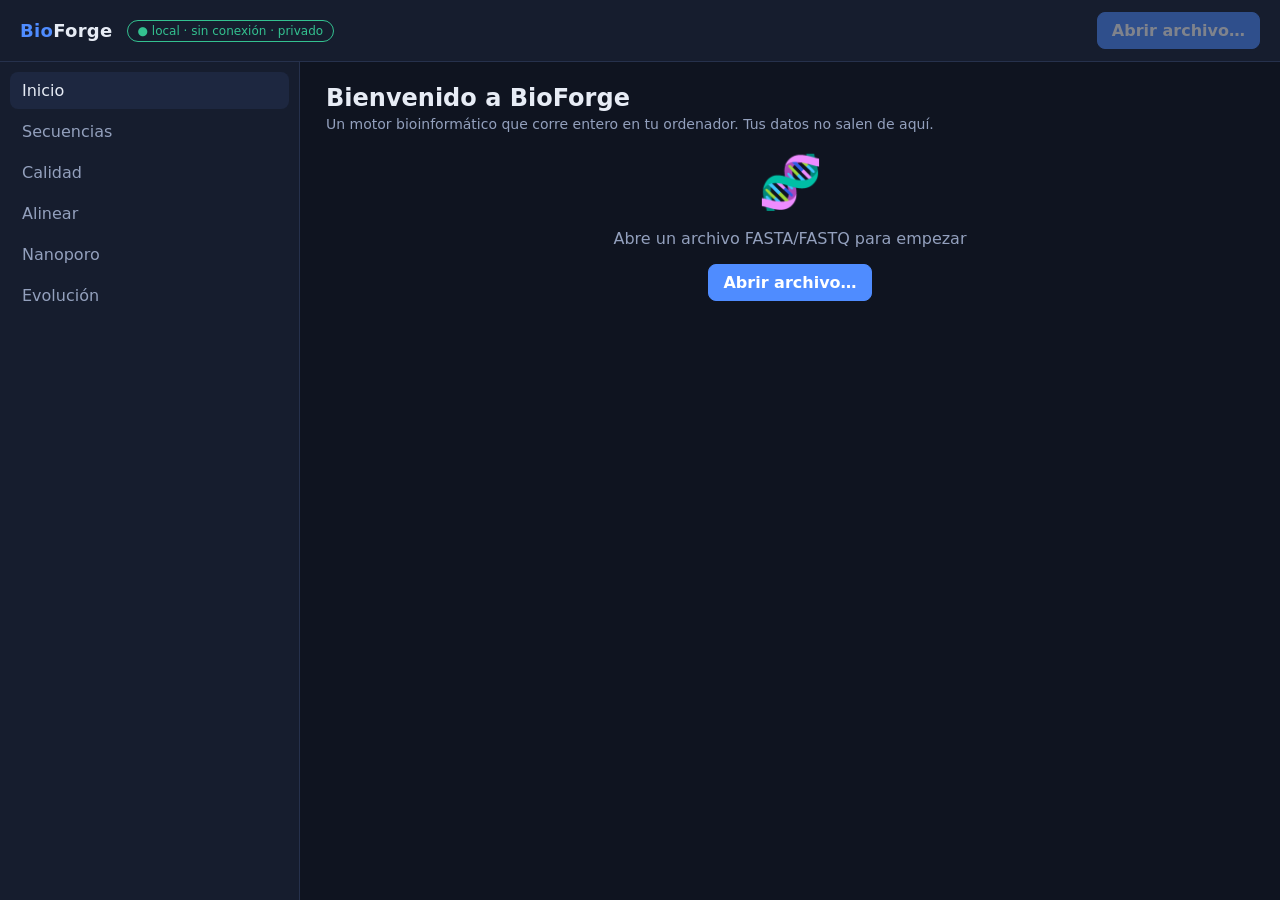
==== app/index.html @ a9dc0fdb "feat(app): integrar Nanoporo con el resto — el basecall pasa a ser un genoma Antes Nanoporo era una " ====
<!DOCTYPE html>
<html lang="es">
<head>
<meta charset="utf-8">
<meta name="viewport" content="width=device-width, initial-scale=1">
<title>BioForge</title>
<style>
  :root{
    --bg:#0f1420; --panel:#161d2e; --panel2:#1d2740; --line:#26314c;
    --text:#e7ecf5; --dim:#93a0bd; --accent:#4f8cff; --accent2:#37d39b;
    --warn:#ffb454; --bad:#ff6b6b; --radius:12px;
  }
  *{box-sizing:border-box}
  body{margin:0;font-family:"Segoe UI",system-ui,sans-serif;background:var(--bg);
       color:var(--text);height:100vh;display:flex;flex-direction:column;overflow:hidden}
  header{display:flex;align-items:center;gap:14px;padding:12px 20px;
         background:var(--panel);border-bottom:1px solid var(--line)}
  .logo{font-weight:700;font-size:18px;letter-spacing:.3px}
  .logo b{color:var(--accent)}
  .badge{font-size:12px;color:var(--accent2);border:1px solid var(--accent2);
         border-radius:20px;padding:3px 10px;opacity:.9}
  .grow{flex:1}
  button{font:inherit;color:var(--text);background:var(--panel2);border:1px solid var(--line);
         padding:8px 14px;border-radius:8px;cursor:pointer;transition:.15s}
  button:hover{border-color:var(--accent);background:#223055}
  button.primary{background:var(--accent);border-color:var(--accent);color:#fff;font-weight:600}
  button.primary:hover{background:#3f7cf0}
  button:disabled{opacity:.45;cursor:not-allowed}
  main{flex:1;display:flex;min-height:0}
  .side{width:300px;border-right:1px solid var(--line);background:var(--panel);
        display:flex;flex-direction:column;min-height:0}
  .side .nav{padding:10px}
  .nav a{display:block;padding:9px 12px;border-radius:8px;color:var(--dim);
         text-decoration:none;cursor:pointer;margin-bottom:4px}
  .nav a.active{background:var(--panel2);color:var(--text)}
  .nav a:hover{color:var(--text)}
  .content{flex:1;overflow:auto;padding:22px 26px;min-width:0}
  h2{margin:0 0 4px}
  .sub{color:var(--dim);margin:0 0 20px;font-size:14px}
  .cards{display:flex;gap:12px;flex-wrap:wrap;margin-bottom:20px}
  .card{background:var(--panel);border:1px solid var(--line);border-radius:var(--radius);
        padding:14px 18px;min-width:120px}
  .card .k{font-size:12px;color:var(--dim)}
  .card .v{font-size:22px;font-weight:700;margin-top:2px}
  .empty{display:flex;flex-direction:column;align-items:center;justify-content:center;
         height:100%;gap:16px;color:var(--dim);text-align:center}
  .empty .big{font-size:52px}
  table{width:100%;border-collapse:collapse;font-size:14px}
  th,td{text-align:left;padding:9px 10px;border-bottom:1px solid var(--line)}
  th{color:var(--dim);font-weight:600;position:sticky;top:0;background:var(--bg)}
  tr.pick{cursor:pointer}
  tr.pick:hover td{background:var(--panel)}
  table.seqtable{table-layout:fixed}
  .seqtable th:nth-child(1),.seqtable td:nth-child(1){width:46px}
  .seqtable th:nth-child(3),.seqtable td:nth-child(3){width:96px}
  .seqtable th:nth-child(4),.seqtable td:nth-child(4){width:74px}
  .seqtable td:nth-child(2),.seqtable td.prev{overflow:hidden;text-overflow:ellipsis;white-space:nowrap}
  .tag{font-size:11px;padding:2px 8px;border-radius:20px;border:1px solid var(--line)}
  .tag.dna{color:#8ecbff;border-color:#2b4a70}
  .tag.prot{color:#c8a8ff;border-color:#4a3a70}
  .mono{font-family:"Cascadia Code",Consolas,monospace;font-size:13px}
  .seqbox{background:#0b0f1a;border:1px solid var(--line);border-radius:8px;padding:12px;
          overflow:auto;max-height:180px;white-space:pre-wrap;word-break:break-all;
          line-height:1.6}
  .aln{background:#0b0f1a;border:1px solid var(--line);border-radius:8px;padding:12px;
       overflow:auto;line-height:1.5}
  .aln .mm{color:var(--bad);font-weight:700}
  .aln .gap{color:var(--warn)}
  .row{display:flex;gap:10px;align-items:center;flex-wrap:wrap;margin:12px 0}
  .hint{color:var(--dim);font-size:13px}
  .chart{background:var(--panel);border:1px solid var(--line);border-radius:var(--radius);padding:12px 14px}
  h3{margin:0 0 2px;font-size:15px}
  .err{color:var(--bad);background:#2a1520;border:1px solid #52212e;padding:10px 14px;
       border-radius:8px;margin:10px 0}
  .soon{color:var(--dim);border:1px dashed var(--line);border-radius:var(--radius);
        padding:30px;text-align:center}
  .selbar{background:var(--panel2);border:1px solid var(--line);border-radius:8px;
          padding:10px 14px;display:flex;align-items:center;gap:12px;margin-bottom:14px}
  .tabs{display:flex;gap:6px;align-items:center;padding:7px 16px;background:var(--panel);
        border-bottom:1px solid var(--line);overflow-x:auto}
  .tabs:empty{display:none}
  .tab{display:flex;align-items:center;gap:8px;padding:6px 10px;border-radius:8px;
       border:1px solid var(--line);background:var(--panel2);cursor:pointer;
       white-space:nowrap;font-size:13px;max-width:260px}
  .tab.active{border-color:var(--accent);background:#223055}
  .tab .fn{overflow:hidden;text-overflow:ellipsis}
  .tab .n{color:var(--dim);font-size:12px}
  .tab .x{color:var(--dim);padding:0 2px;border-radius:4px}
  .tab .x:hover{color:var(--bad);background:#2a1520}
</style>
</head>
<body>
<header>
  <div class="logo"><b>Bio</b>Forge</div>
  <span class="badge">● local · sin conexión · privado</span>
  <div class="grow"></div>
  <button class="primary" id="openBtn" disabled>Abrir archivo…</button>
</header>

<div id="tabs" class="tabs"></div>

<main>
  <nav class="side">
    <div class="nav" id="nav">
      <a data-view="inicio" class="active">Inicio</a>
      <a data-view="secuencias">Secuencias</a>
      <a data-view="calidad">Calidad</a>
      <a data-view="alinear">Alinear</a>
      <a data-view="nanoporo">Nanoporo</a>
      <a data-view="evolucion">Evolución</a>
    </div>
  </nav>
  <section class="content" id="content"></section>
</main>

<script>
let API = null;                        // window.pywebview.api cuando esté listo
let STATE = {workspace:null, summary:null};  // archivos abiertos + resumen del activo
let VIEW = "inicio";
const $ = (s,el=document)=>el.querySelector(s);
const el = (h)=>{const d=document.createElement("div");d.innerHTML=h.trim();return d.firstChild;};
const esc = (s)=>String(s).replace(/[&<>]/g,c=>({"&":"&amp;","<":"&lt;",">":"&gt;"}[c]));

function ready(fn){
  if(window.pywebview && window.pywebview.api){API=window.pywebview.api;fn();}
  else window.addEventListener("pywebviewready",()=>{API=window.pywebview.api;fn();});
}

// ── navegación ────────────────────────────────────────────────────────────
$("#nav").addEventListener("click",e=>{
  const a=e.target.closest("a"); if(!a)return;
  document.querySelectorAll("#nav a").forEach(x=>x.classList.remove("active"));
  a.classList.add("active"); VIEW=a.dataset.view; render();
});
function setActiveNav(v){ document.querySelectorAll("#nav a").forEach(x=>x.classList.toggle("active",x.dataset.view===v)); }

$("#openBtn").addEventListener("click",async()=>{
  const ws=await API.pick_and_open();
  if(ws.cancelled) return;
  if(ws.error){toast(ws.error);return;}
  STATE.workspace=ws;
  STATE.summary=await API.summary();
  VIEW="secuencias"; setActiveNav("secuencias");
  renderTabs(); render();
});

// barra de pestañas: los archivos abiertos, el activo resaltado, × para cerrar
async function renderTabs(){
  const bar=$("#tabs"), ws=STATE.workspace;
  if(!ws || !ws.files || !ws.files.length){ bar.replaceChildren(); return; }
  bar.replaceChildren();
  ws.files.forEach(f=>{
    const t=el(`<div class="tab ${f.active?"active":""}" title="${esc(f.filename)} · ${f.count} secuencias">
      <span class="fn">${esc(f.filename)}</span><span class="n">${f.count}</span>
      <span class="x" title="Cerrar">×</span></div>`);
    t.addEventListener("click",async e=>{
      if(e.target.classList.contains("x")){
        e.stopPropagation();
        STATE.workspace=await API.close_file(f.index);
        STATE.summary=await API.summary();
        renderTabs(); render(); return;
      }
      STATE.summary=await API.select_file(f.index);
      STATE.workspace=await API.workspace();
      renderTabs(); render();
    });
    bar.append(t);
  });
}

function toast(msg){ const c=$("#content"); c.prepend(el(`<div class="err">${esc(msg)}</div>`)); }

// ── vistas ─────────────────────────────────────────────────────────────────
function render(){
  const c=$("#content");
  if(VIEW==="inicio")      return c.replaceChildren(viewInicio());
  if(VIEW==="secuencias")  return renderSecuencias(c);
  if(VIEW==="calidad")     return renderCalidad(c);
  if(VIEW==="alinear")     return renderAlinear(c);
  if(VIEW==="nanoporo")    return renderNanoporo(c);
  if(VIEW==="evolucion")   return c.replaceChildren(soon("Evolución","Rankear mutaciones, juzgar predictores (evalkit) y filtrar por realidad (RealityCheck)."));
}

function viewInicio(){
  const s=STATE.summary;
  const box=el(`<div></div>`);
  box.append(el(`<h2>Bienvenido a BioForge</h2>`));
  box.append(el(`<p class="sub">Un motor bioinformático que corre entero en tu ordenador. Tus datos no salen de aquí.</p>`));
  if(!s){
    box.append(el(`<div class="empty"><div class="big">🧬</div>
      <div>Abre un archivo FASTA/FASTQ para empezar</div>
      <button class="primary" onclick="document.getElementById('openBtn').click()">Abrir archivo…</button></div>`));
  }else{
    box.append(summaryCards(s));
    box.append(el(`<p class="hint">Archivo cargado: <b>${esc(s.filename)}</b>. Ve a <b>Secuencias</b> para explorarlo.</p>`));
  }
  return box;
}

function summaryCards(s){
  const wrap=el(`<div class="cards"></div>`);
  const card=(k,v)=>el(`<div class="card"><div class="k">${k}</div><div class="v">${v}</div></div>`);
  wrap.append(card("Secuencias",s.count));
  wrap.append(card("ADN",s.nucleotide));
  wrap.append(card("Proteína",s.protein));
  wrap.append(card("Símbolos",s.total_symbols.toLocaleString()));
  wrap.append(card("Longitud media",s.mean_len));
  return wrap;
}

async function renderSecuencias(c){
  if(!STATE.summary){ c.replaceChildren(el(`<div class="empty"><div class="big">📄</div><div>Aún no hay archivo. Pulsa "Abrir archivo…".</div></div>`)); return; }
  const page=await API.records_page(0,500);
  // se construye la TABLA ENTERA como un solo string: un <tr> suelto lo descarta el
  // navegador (solo vale dentro de <table>), por eso antes se amontonaban las filas.
  const rows=page.items.map(it=>{
    const tag=it.type==="ADN"?`<span class="tag dna">ADN</span>`:`<span class="tag prot">proteína</span>`;
    return `<tr class="pick" data-index="${it.index}"><td>${it.index}</td><td>${esc(it.header)}</td>`
         + `<td>${tag}</td><td>${it.length}</td><td class="mono prev">${esc(it.preview)}…</td></tr>`;
  }).join("");
  const table=el(`<table class="seqtable"><thead><tr><th>#</th><th>Nombre</th><th>Tipo</th><th>Largo</th><th>Vista previa</th></tr></thead><tbody>${rows}</tbody></table>`);
  c.replaceChildren(
    el(`<h2>Secuencias</h2>`),
    el(`<p class="sub">${STATE.summary.count} en <b>${esc(STATE.summary.filename)}</b></p>`),
    summaryCards(STATE.summary), table, el(`<div id="detail"></div>`));
  table.querySelectorAll("tbody tr").forEach(tr=>
    tr.addEventListener("click",()=>showDetail(+tr.dataset.index)));
}

async function showDetail(index){
  const d=await API.sequence_detail(index);
  const box=$("#detail"); if(!box)return;
  if(d.error){box.replaceChildren(el(`<div class="err">${esc(d.error)}</div>`));return;}
  const comp=Object.entries(d.composition).map(([k,v])=>`${k}:${v}`).join("  ");
  box.replaceChildren(el(`
    <div style="margin-top:18px;border-top:1px solid var(--line);padding-top:16px">
      <h2>#${index} · ${esc(d.header)}</h2>
      <p class="sub">${d.type} · ${d.length} símbolos · composición: <span class="mono">${esc(comp)}</span></p>
      <div class="row">
        ${d.type==="ADN"?`<button class="primary" id="trBtn">Traducir a proteína</button>`:``}
      </div>
      <div class="seqbox mono">${esc(d.sequence)}</div>
      <div id="tr"></div>
    </div>`));
  const b=$("#trBtn");
  if(b) b.addEventListener("click",async()=>{
    const r=await API.translate(index);
    const o=$("#tr");
    o.replaceChildren(r.error?el(`<div class="err">${esc(r.error)}</div>`)
      :el(`<div style="margin-top:12px"><p class="hint">Proteína (${r.length} aa):</p><div class="seqbox mono">${esc(r.protein)}</div></div>`));
  });
}

async function renderAlinear(c){
  if(!STATE.summary){ c.replaceChildren(el(`<div class="empty"><div class="big">🧬</div><div>Carga un archivo con al menos 2 secuencias.</div></div>`)); return; }
  const page=await API.records_page(0,500);
  const opts=page.items.map(it=>`<option value="${it.index}">#${it.index} · ${esc(it.header)} (${it.length})</option>`).join("");
  c.replaceChildren(el(`<h2>Alinear dos secuencias</h2>`),el(`<p class="sub">Compara dos y ve sus diferencias (mutaciones).</p>`));
  const bar=el(`<div class="selbar">
     <span>A</span><select id="selA">${opts}</select>
     <span>B</span><select id="selB">${opts}</select>
     <button class="primary" id="alnBtn">Alinear</button></div>`);
  c.append(bar);
  c.append(el(`<div id="alnOut"></div>`));
  if(page.items.length>1) $("#selB",bar).selectedIndex=1;
  $("#alnBtn",bar).addEventListener("click",async()=>{
    const i=+$("#selA").value, j=+$("#selB").value;
    const out=$("#alnOut"); out.replaceChildren(el(`<p class="hint">Alineando…</p>`));
    const r=await API.align(i,j);
    if(r.error){out.replaceChildren(el(`<div class="err">${esc(r.error)}</div>`));return;}
    out.replaceChildren(el(`
      <div class="cards">
        <div class="card"><div class="k">Identidad</div><div class="v">${r.identity}%</div></div>
        <div class="card"><div class="k">Mutaciones</div><div class="v">${r.n_mutations}</div></div>
        <div class="card"><div class="k">Longitud</div><div class="v">${r.length}</div></div>
      </div>
      <div class="aln mono">${colorAln(r.aligned_a,r.aligned_b)}</div>`));
  });
}

function colorAln(a,b){
  let A="",B="";
  for(let i=0;i<a.length;i++){
    const ca=a[i],cb=b[i];
    if(ca==="-"||cb==="-"){A+=`<span class="gap">${ca}</span>`;B+=`<span class="gap">${cb}</span>`;}
    else if(ca!==cb){A+=`<span class="mm">${ca}</span>`;B+=`<span class="mm">${cb}</span>`;}
    else{A+=ca;B+=cb;}
  }
  return `A  ${A}\nB  ${B}`;
}

// ── Calidad (QC estilo FastQC) ───────────────────────────────────────────────
async function renderCalidad(c){
  if(!STATE.summary){ c.replaceChildren(el(`<div class="empty"><div class="big">📊</div><div>Carga un FASTQ para ver su informe de calidad.</div></div>`)); return; }
  c.replaceChildren(el(`<h2>Informe de calidad</h2>`),el(`<p class="sub">Calculando…</p>`));
  const q=await API.qc_report();
  if(q.error){ c.replaceChildren(el(`<h2>Informe de calidad</h2>`),el(`<div class="err">${esc(q.error)}</div>`)); return; }
  const cards=el(`<div class="cards"></div>`);
  const card=(k,v)=>cards.append(el(`<div class="card"><div class="k">${k}</div><div class="v">${v}</div></div>`));
  card("Lecturas",q.n_reads.toLocaleString());
  card("Long. media",q.mean_len);
  card("Calidad media","Q"+q.mean_q);
  card("GC",q.gc_overall+"%");
  card("≥Q20",q.pct_q20+"%");
  card("≥Q30",q.pct_q30+"%");
  const body=el(`<div></div>`);
  body.append(el(`<h2>Informe de calidad</h2>`),
              el(`<p class="sub">${esc(q.filename)} · ${q.n_reads.toLocaleString()} lecturas · ${q.min_len}–${q.max_len} nt</p>`),
              cards,
              chartCard("Calidad por posición","La calidad suele caer hacia el final de la lectura. Verde ≥28, amarillo 20–28, rojo <20.",svgQualityLine(q.pos_q_mean)),
              chartCard("Calidad media por lectura","",svgBars(q.meanq_hist,{from:0,to:45,color:"#4f8cff",unit:"Q"})),
              chartCard("Contenido GC por lectura","",svgBars(q.gc_hist,{from:0,to:100,color:"#37d39b",unit:"%"})));
  c.replaceChildren(body);
}
function chartCard(title,desc,svg){
  return el(`<div style="margin-top:16px"><h3>${esc(title)}</h3>${desc?`<p class="hint" style="margin:0 0 8px">${esc(desc)}</p>`:`<div style="height:8px"></div>`}<div class="chart">${svg}</div></div>`);
}
function svgQualityLine(vals){
  const w=720,h=230,L=42,B=30,T=12,R=14,ymax=42,n=vals.length;
  if(!n) return `<p class="hint">sin datos</p>`;
  const X=i=>L+i*(w-L-R)/Math.max(n-1,1), Y=v=>T+(ymax-v)*(h-T-B)/ymax;
  const band=(a,b,col)=>`<rect x="${L}" y="${Y(b).toFixed(1)}" width="${w-L-R}" height="${(Y(a)-Y(b)).toFixed(1)}" fill="${col}" opacity="0.10"/>`;
  const yt=[0,10,20,30,40].map(v=>`<line x1="${L}" y1="${Y(v).toFixed(1)}" x2="${w-R}" y2="${Y(v).toFixed(1)}" stroke="#26314c"/><text x="${L-6}" y="${(Y(v)+4).toFixed(1)}" fill="#93a0bd" font-size="11" text-anchor="end">${v}</text>`).join("");
  const pts=vals.map((v,i)=>`${X(i).toFixed(1)},${Y(v).toFixed(1)}`).join(" ");
  return `<svg viewBox="0 0 ${w} ${h}" width="100%" preserveAspectRatio="xMidYMid meet">
    ${band(0,20,"#ff6b6b")}${band(20,28,"#ffb454")}${band(28,42,"#37d39b")}${yt}
    <polyline points="${pts}" fill="none" stroke="#7fb0ff" stroke-width="2"/>
    <text x="${w/2}" y="${h-4}" fill="#93a0bd" font-size="11" text-anchor="middle">posición en la lectura</text>
  </svg>`;
}
function svgBars(hist,opts){
  const from=opts.from||0, to=Math.min(opts.to??hist.length-1,hist.length-1);
  let vals=hist.slice(from,to+1);
  let lo=0; while(lo<vals.length-1&&vals[lo]===0) lo++;
  let hi=vals.length-1; while(hi>lo&&vals[hi]===0) hi--;
  const off=from+lo; vals=vals.slice(lo,hi+1);
  const n=vals.length||1, w=720,h=170,L=42,B=26,T=10,R=14, max=Math.max(...vals,1), bw=(w-L-R)/n;
  const bars=vals.map((v,i)=>{const bh=(v/max)*(h-T-B);return `<rect x="${(L+i*bw+1).toFixed(1)}" y="${(h-B-bh).toFixed(1)}" width="${Math.max(bw-2,1).toFixed(1)}" height="${bh.toFixed(1)}" fill="${opts.color||"#4f8cff"}" opacity="0.85"/>`;}).join("");
  const lab=i=>`<text x="${(L+i*bw+bw/2).toFixed(1)}" y="${h-8}" fill="#93a0bd" font-size="11" text-anchor="middle">${off+i}${opts.unit||""}</text>`;
  const xl=[...new Set([0,Math.floor(n/2),n-1])].map(lab).join("");
  return `<svg viewBox="0 0 ${w} ${h}" width="100%" preserveAspectRatio="xMidYMid meet">${bars}${xl}</svg>`;
}

// ── Nanoporo (señal → bases) ─────────────────────────────────────────────────
let SIGNALS=null;   // señal de nanoporo cargada
async function renderNanoporo(c){
  const box=el(`<div></div>`);
  box.append(el(`<h2>Nanoporo · señal → bases</h2>`),
    el(`<p class="sub">Carga la señal eléctrica cruda (POD5/FAST5) y conviértela en bases con nuestro basecaller clásico — NumPy puro, sin IA.</p>`));
  const bar=el(`<div class="row"><button class="primary" id="openSig">Abrir señal…</button>
    ${SIGNALS?`<span class="hint">${esc(SIGNALS.filename)} · ${SIGNALS.n} lectura(s)</span>`:``}</div>`);
  box.append(bar);
  c.replaceChildren(box);
  $("#openSig").addEventListener("click",async()=>{
    const r=await API.pick_and_open_signal();
    if(r.cancelled) return;
    if(r.error){ box.append(el(`<div class="err">${esc(r.error)}</div>`)); return; }
    SIGNALS=r; renderNanoporo(c);
  });
  if(!SIGNALS){
    box.append(el(`<div class="soon">Sin señal cargada. Prueba con <b>ejemplos/senal_nanoporo_1.fast5</b>.<br>La primera vez puede pedir instalar el lector de señal (pod5/h5py).</div>`));
    return;
  }
  const rows=SIGNALS.reads.map(rd=>`<tr class="pick" data-i="${rd.index}"><td>${rd.index}</td><td class="mono">${esc(rd.read_id.slice(0,26))}…</td><td>${rd.samples.toLocaleString()}</td></tr>`).join("");
  const table=el(`<table class="seqtable"><thead><tr><th>#</th><th>ID de lectura</th><th>Muestras</th></tr></thead><tbody>${rows}</tbody></table>`);
  box.append(el(`<p class="hint" style="margin-top:14px">Haz clic en una lectura para basecallearla (tarda unos segundos: es cálculo real):</p>`),table,el(`<div id="bcOut"></div>`));
  table.querySelectorAll("tbody tr").forEach(tr=>tr.addEventListener("click",()=>doBasecall(+tr.dataset.i)));
}
async function doBasecall(index){
  const out=$("#bcOut"); if(!out)return;
  out.replaceChildren(el(`<p class="hint">Basecalling… (unos segundos)</p>`));
  const r=await API.basecall_read(index);
  if(r.error){ out.replaceChildren(el(`<div class="err">${esc(r.error)}</div>`)); return; }
  const node=el(`
    <div style="margin-top:10px">
      <div class="cards">
        <div class="card"><div class="k">Bases obtenidas</div><div class="v">${r.n_bases}</div></div>
        <div class="card"><div class="k">Muestras</div><div class="v">${r.n_samples.toLocaleString()}</div></div>
      </div>
      <h3>Señal medida (squiggle)</h3><div class="chart">${svgSignal(r.signal)}</div>
      <div class="row" style="margin-top:14px"><h3 style="margin:0;flex:1">Bases</h3>
        <button class="primary" id="addSeq" title="Lo añade como un genoma más, para alinearlo o analizarlo">Usar en las otras pestañas →</button></div>
      <div class="seqbox mono">${esc(r.bases)}</div>
      <p class="hint">Basecaller clásico (Viterbi, NumPy puro, sin IA). ~74% de acierto en R9.4 real; llegar al 99% de Dorado exige una red neuronal.</p>
    </div>`);
  out.replaceChildren(node);
  $("#addSeq",node).addEventListener("click",async()=>{
    STATE.workspace=await API.add_sequence("basecall_"+r.read_id.slice(0,8),r.bases);
    STATE.summary=await API.summary();
    renderTabs(); VIEW="secuencias"; setActiveNav("secuencias"); render();
  });
}
function svgSignal(vals){
  const w=720,h=170,L=42,B=22,T=10,R=14,n=vals.length; if(!n) return "";
  const mn=Math.min(...vals),mx=Math.max(...vals),rng=(mx-mn)||1;
  const X=i=>L+i*(w-L-R)/Math.max(n-1,1), Y=v=>T+(mx-v)*(h-T-B)/rng;
  const pts=vals.map((v,i)=>`${X(i).toFixed(1)},${Y(v).toFixed(1)}`).join(" ");
  return `<svg viewBox="0 0 ${w} ${h}" width="100%" preserveAspectRatio="xMidYMid meet">
    <polyline points="${pts}" fill="none" stroke="#37d39b" stroke-width="1.3"/>
    <text x="${w/2}" y="${h-4}" fill="#93a0bd" font-size="11" text-anchor="middle">corriente (pA) a lo largo de las primeras muestras</text></svg>`;
}

function soon(title,desc){
  return el(`<div><h2>${esc(title)}</h2><p class="sub">${esc(desc)}</p>
    <div class="soon">En construcción — próxima versión de la app.<br>El motor ya lo hace; falta la cara gráfica.</div></div>`);
}

// arranque
ready(()=>{ $("#openBtn").disabled=false; renderTabs(); render(); });
setTimeout(()=>{ if(!API) render(); }, 300);   // muestra algo aunque el puente tarde
render();
</script>
</body>
</html>
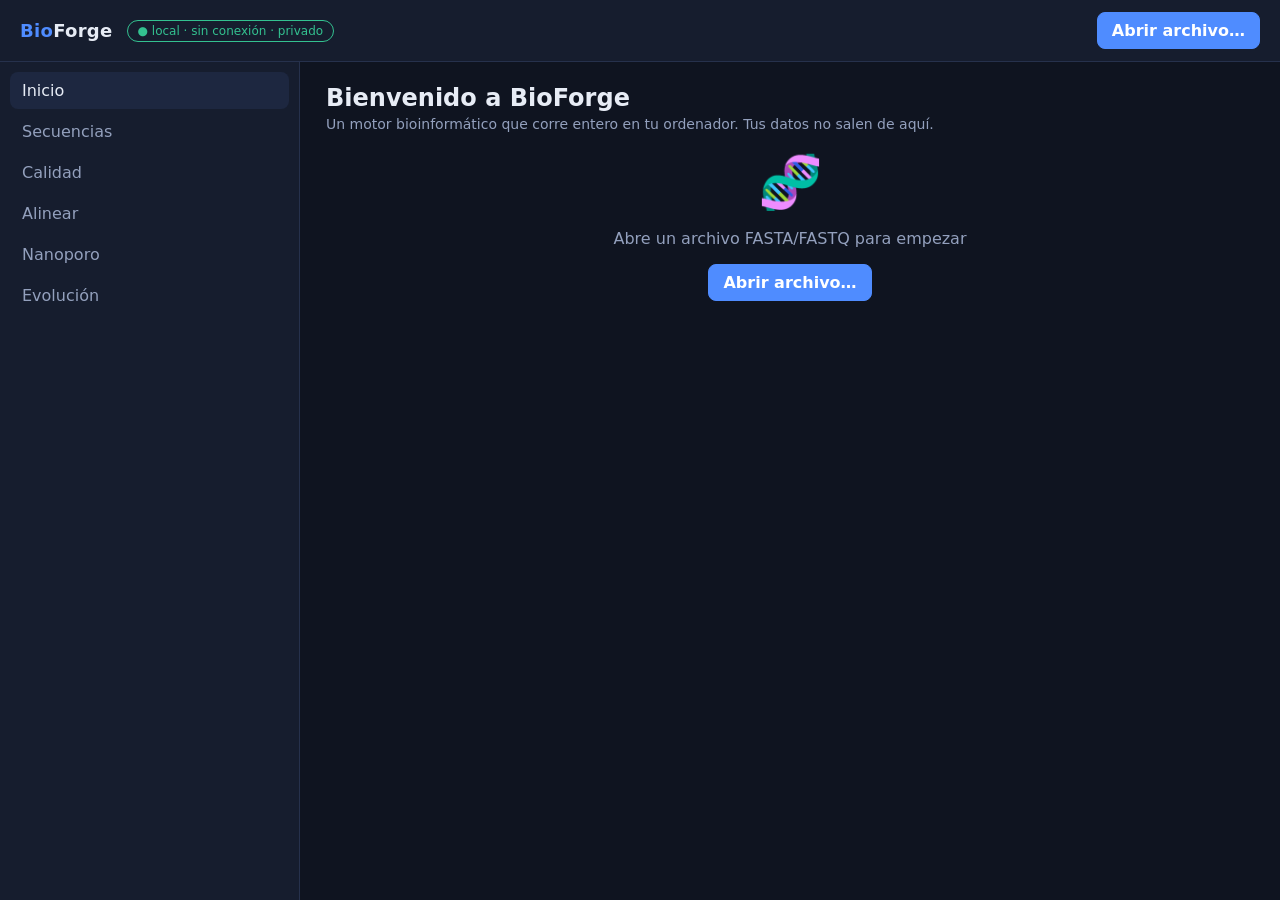
==== commit 3f9b7e93: "fix(app): diagnóstico visible en "Abrir archivo" (no hacía nada en silencio) El botón capturaba cual" ====
--- a/app/index.html
+++ b/app/index.html
@@ -135,13 +135,18 @@
 function setActiveNav(v){ document.querySelectorAll("#nav a").forEach(x=>x.classList.toggle("active",x.dataset.view===v)); }
 
 $("#openBtn").addEventListener("click",async()=>{
-  const ws=await API.pick_and_open();
-  if(ws.cancelled) return;
-  if(ws.error){toast(ws.error);return;}
-  STATE.workspace=ws;
-  STATE.summary=await API.summary();
-  VIEW="secuencias"; setActiveNav("secuencias");
-  renderTabs(); render();
+  try{
+    if(!API){ toast("El puente con Python aún no está listo. Espera un segundo y reinténtalo."); return; }
+    if(typeof API.pick_and_open!=="function"){ toast("El puente no expone 'pick_and_open' (revisar backend)."); return; }
+    const ws=await API.pick_and_open();
+    if(ws===undefined||ws===null){ toast("El diálogo de archivos no devolvió nada (create_file_dialog vacío)."); return; }
+    if(ws.cancelled) return;
+    if(ws.error){ toast(ws.error); return; }
+    STATE.workspace=ws;
+    STATE.summary=await API.summary();
+    VIEW="secuencias"; setActiveNav("secuencias");
+    renderTabs(); render();
+  }catch(e){ toast("Error al abrir: "+(e&&e.message?e.message:String(e))); }
 });
 
 // barra de pestañas: los archivos abiertos, el activo resaltado, × para cerrar
@@ -406,8 +411,10 @@
 }
 
 // arranque
-ready(()=>{ $("#openBtn").disabled=false; renderTabs(); render(); });
+$("#openBtn").disabled=false;                  // siempre clicable; el handler avisa si el puente no está
+ready(()=>{ renderTabs(); render(); });
 setTimeout(()=>{ if(!API) render(); }, 300);   // muestra algo aunque el puente tarde
+setTimeout(()=>{ if(!API) toast("Aviso: el puente con Python no se conectó (window.pywebview.api no está disponible). Dímelo para arreglarlo."); }, 2500);
 render();
 </script>
 </body>
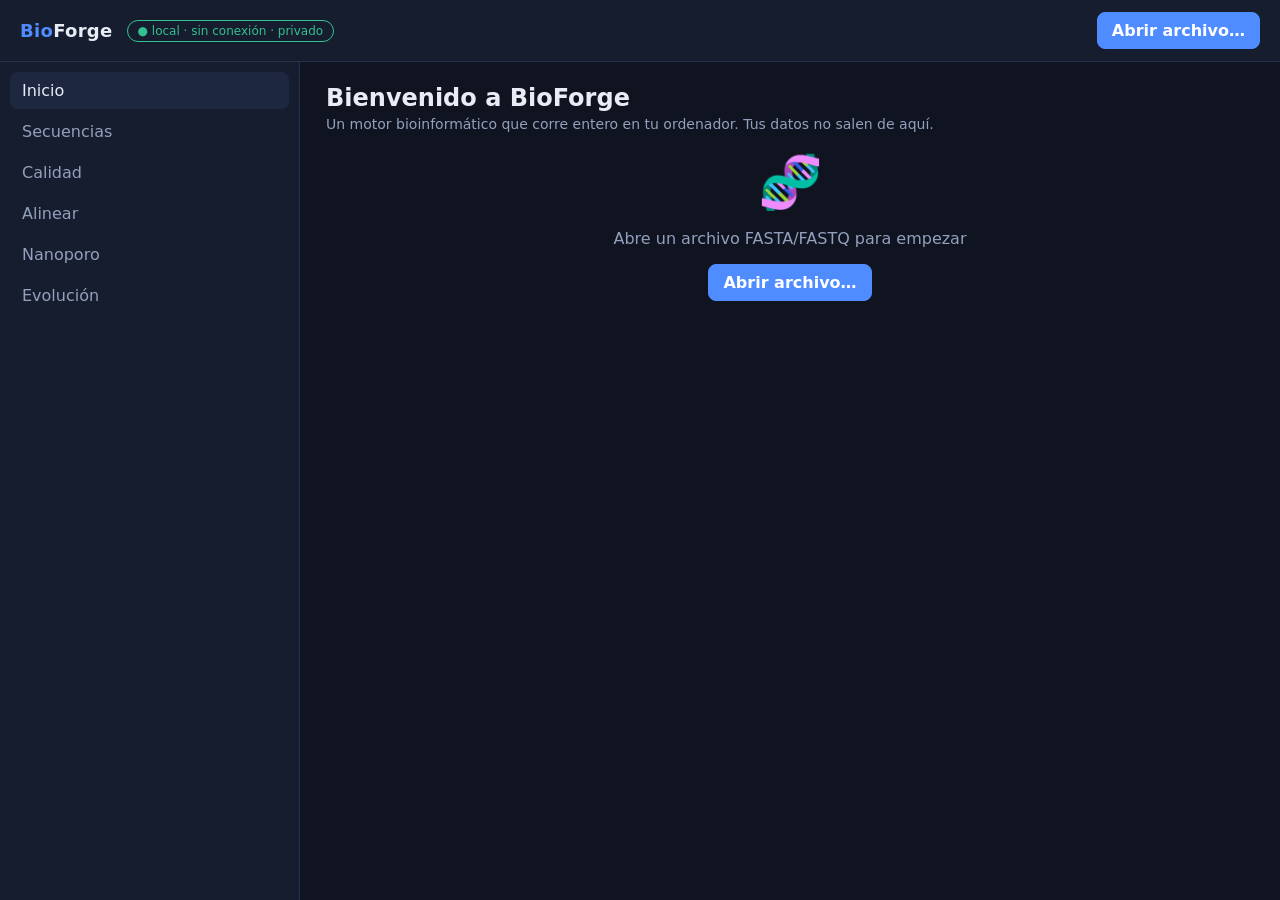
==== commit 1b79af61: "fix(app): "no se conecta a Python" era falsa alarma (aviso demasiado pronto) El motor de render de W" ====
--- a/app/index.html
+++ b/app/index.html
@@ -70,6 +70,11 @@
   .hint{color:var(--dim);font-size:13px}
   .chart{background:var(--panel);border:1px solid var(--line);border-radius:var(--radius);padding:12px 14px}
   h3{margin:0 0 2px;font-size:15px}
+  .codons{display:flex;gap:8px;flex-wrap:wrap}
+  .codon{background:#0b0f1a;border:1px solid var(--line);border-radius:8px;padding:6px 9px;text-align:center;min-width:44px}
+  .cbase{font-size:13px;letter-spacing:1px;color:var(--dim)}
+  .carr{color:var(--dim);font-size:11px;line-height:1.1}
+  .caa{font-size:17px;font-weight:700;font-family:"Cascadia Code",Consolas,monospace}
   .err{color:var(--bad);background:#2a1520;border:1px solid #52212e;padding:10px 14px;
        border-radius:8px;margin:10px 0}
   .soon{color:var(--dim);border:1px dashed var(--line);border-radius:var(--radius);
@@ -121,9 +126,19 @@
 const el = (h)=>{const d=document.createElement("div");d.innerHTML=h.trim();return d.firstChild;};
 const esc = (s)=>String(s).replace(/[&<>]/g,c=>({"&":"&amp;","<":"&lt;",">":"&gt;"}[c]));
 
+// Conecta con Python de forma PACIENTE: el motor de render de Windows (WebView2)
+// puede tardar varios segundos en exponer el puente, y a veces el evento se pierde.
+// Por eso se sondea window.pywebview.api hasta 15 s, además de escuchar el evento.
 function ready(fn){
-  if(window.pywebview && window.pywebview.api){API=window.pywebview.api;fn();}
-  else window.addEventListener("pywebviewready",()=>{API=window.pywebview.api;fn();});
+  let done=false;
+  const go=()=>{ if(done||!(window.pywebview&&window.pywebview.api))return; done=true; API=window.pywebview.api; fn(); };
+  if(window.pywebview && window.pywebview.api){ go(); return; }
+  window.addEventListener("pywebviewready",go);
+  let n=0; const iv=setInterval(()=>{
+    if(done){ clearInterval(iv); return; }
+    if(window.pywebview && window.pywebview.api){ clearInterval(iv); go(); }
+    else if(++n>75){ clearInterval(iv); toast("No se pudo conectar con Python tras 15 s. Cierra la app y vuelve a abrir BioForge.bat; si sigue igual, dímelo."); }
+  },200);
 }
 
 // ── navegación ────────────────────────────────────────────────────────────
@@ -251,10 +266,32 @@
   if(b) b.addEventListener("click",async()=>{
     const r=await API.translate(index);
     const o=$("#tr");
-    o.replaceChildren(r.error?el(`<div class="err">${esc(r.error)}</div>`)
-      :el(`<div style="margin-top:12px"><p class="hint">Proteína (${r.length} aa):</p><div class="seqbox mono">${esc(r.protein)}</div></div>`));
+    if(r.error){ o.replaceChildren(el(`<div class="err">${esc(r.error)}</div>`)); return; }
+    o.replaceChildren(el(`
+      <div style="margin-top:14px;border-top:1px solid var(--line);padding-top:14px">
+        <h3>Proteína · ${r.length} aminoácidos</h3>
+        <p class="hint">Traducir convierte el ADN en proteína: la célula lee el ADN <b>de 3 en 3 letras</b> (cada trío es un <b>codón</b>) y cada codón nombra un <b>aminoácido</b>. Encadenados, los aminoácidos forman la proteína — la molécula que hace el trabajo en el cuerpo. Cada letra de abajo es un aminoácido, coloreado por su tipo:</p>
+        <div class="row" style="gap:6px;margin:6px 0 4px">${aaLegend()}</div>
+        <div class="seqbox mono">${colorProtein(r.protein)}</div>
+        ${(r.codons&&r.codons.length)?`
+          <h3 style="margin-top:16px">Cómo se lee (primeros codones)</h3>
+          <p class="hint" style="margin:0 0 8px">Cada trío de letras de ADN → un aminoácido:</p>
+          <div class="codons">${r.codons.slice(0,12).map(codonCell).join("")}</div>`:``}
+      </div>`));
   });
 }
+// ── aminoácidos: color por tipo, nombres y helpers educativos ─────────────────
+const AA_GROUP={A:"hidro",V:"hidro",L:"hidro",I:"hidro",M:"hidro",F:"hidro",W:"hidro",P:"hidro",G:"hidro",
+  S:"polar",T:"polar",C:"polar",Y:"polar",N:"polar",Q:"polar",K:"pos",R:"pos",H:"pos",D:"neg",E:"neg","*":"stop"};
+const AA_COLOR={hidro:"#8ecbff",polar:"#37d39b",pos:"#b58cff",neg:"#ff8c8c",stop:"#93a0bd",otro:"#cbd3e6"};
+const AA_LABEL={hidro:"hidrofóbico",polar:"polar",pos:"carga +",neg:"carga −",stop:"fin"};
+const AA_NAME={A:"Alanina",R:"Arginina",N:"Asparagina",D:"Ácido aspártico",C:"Cisteína",E:"Ácido glutámico",
+  Q:"Glutamina",G:"Glicina",H:"Histidina",I:"Isoleucina",L:"Leucina",K:"Lisina",M:"Metionina",F:"Fenilalanina",
+  P:"Prolina",S:"Serina",T:"Treonina",W:"Triptófano",Y:"Tirosina",V:"Valina","*":"fin (stop)"};
+function aaColor(a){ return AA_COLOR[AA_GROUP[a]||"otro"]; }
+function colorProtein(p){ return [...p].map(a=>`<span title="${a} · ${esc(AA_NAME[a]||a)}" style="color:${aaColor(a)}">${a}</span>`).join(""); }
+function aaLegend(){ return Object.entries(AA_LABEL).map(([g,lab])=>`<span class="tag" style="color:${AA_COLOR[g]};border-color:${AA_COLOR[g]}">${lab}</span>`).join(" "); }
+function codonCell(c){ return `<div class="codon"><div class="mono cbase">${esc(c.codon)}</div><div class="carr">↓</div><div class="caa" style="color:${aaColor(c.aa)}" title="${esc(AA_NAME[c.aa]||c.aa)}">${esc(c.aa)}</div></div>`; }
 
 async function renderAlinear(c){
   if(!STATE.summary){ c.replaceChildren(el(`<div class="empty"><div class="big">🧬</div><div>Carga un archivo con al menos 2 secuencias.</div></div>`)); return; }
@@ -412,10 +449,8 @@
 
 // arranque
 $("#openBtn").disabled=false;                  // siempre clicable; el handler avisa si el puente no está
-ready(()=>{ renderTabs(); render(); });
-setTimeout(()=>{ if(!API) render(); }, 300);   // muestra algo aunque el puente tarde
-setTimeout(()=>{ if(!API) toast("Aviso: el puente con Python no se conectó (window.pywebview.api no está disponible). Dímelo para arreglarlo."); }, 2500);
-render();
+render();                                       // pinta la interfaz ya
+ready(()=>{ renderTabs(); render(); });         // conecta con Python (paciente, reintenta 15 s)
 </script>
 </body>
 </html>
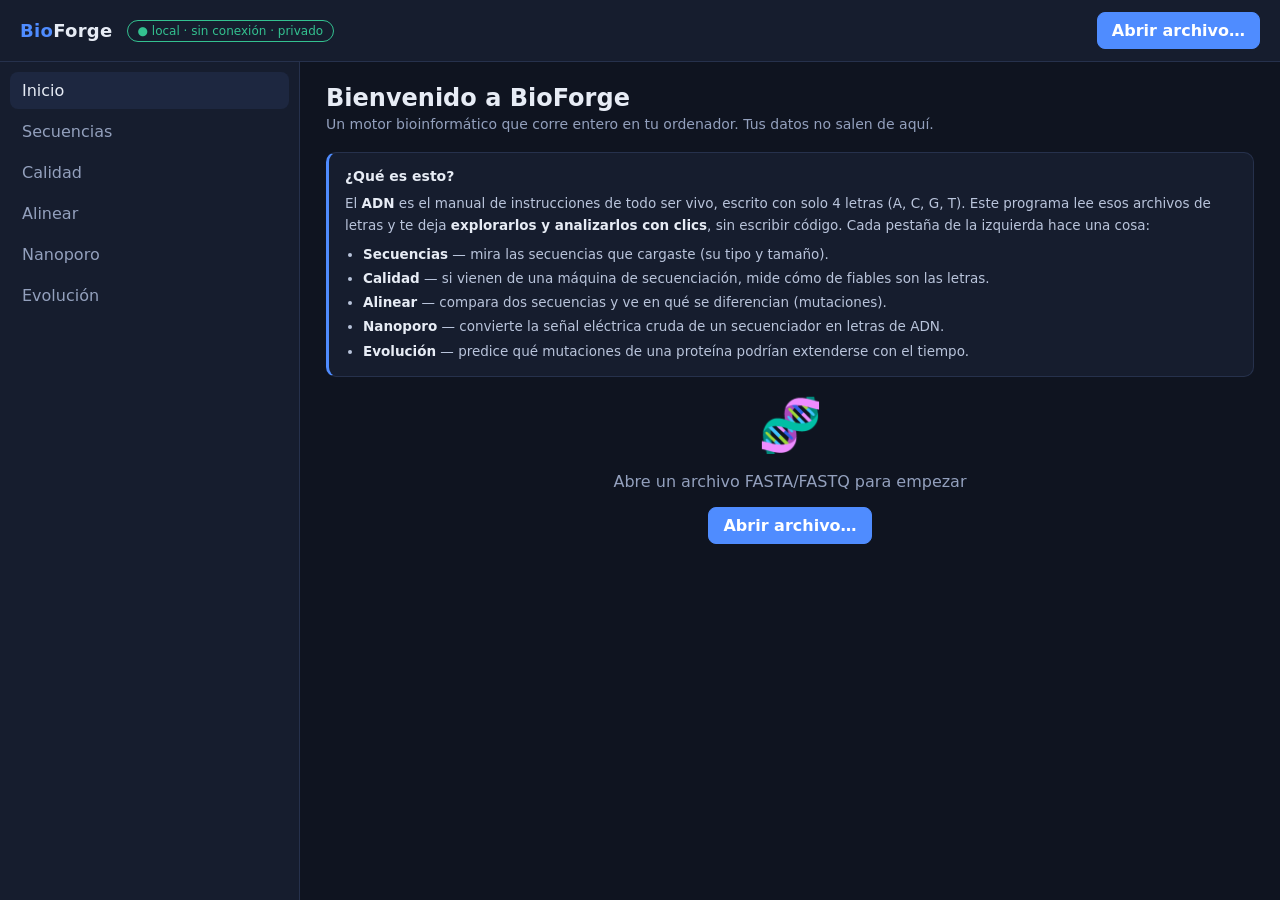
==== commit 4a28c292: "feat(app): explicaciones detalladas en TODAS las pantallas + build final sin consola Estilo consiste" ====
--- a/app/index.html
+++ b/app/index.html
@@ -68,6 +68,12 @@
   .aln .gap{color:var(--warn)}
   .row{display:flex;gap:10px;align-items:center;flex-wrap:wrap;margin:12px 0}
   .hint{color:var(--dim);font-size:13px}
+  .explain{background:var(--panel);border:1px solid var(--line);border-left:3px solid var(--accent);
+           border-radius:10px;padding:12px 16px;margin:0 0 18px;color:#b9c4db;font-size:13.5px;line-height:1.65}
+  .explain b{color:var(--text)}
+  .explain .t{display:block;color:var(--text);font-weight:600;margin-bottom:4px;font-size:14px}
+  .explain ul{margin:6px 0 0;padding-left:18px}
+  .explain li{margin:2px 0}
   .chart{background:var(--panel);border:1px solid var(--line);border-radius:var(--radius);padding:12px 14px}
   h3{margin:0 0 2px;font-size:15px}
   .codons{display:flex;gap:8px;flex-wrap:wrap}
@@ -125,6 +131,7 @@
 const $ = (s,el=document)=>el.querySelector(s);
 const el = (h)=>{const d=document.createElement("div");d.innerHTML=h.trim();return d.firstChild;};
 const esc = (s)=>String(s).replace(/[&<>]/g,c=>({"&":"&amp;","<":"&lt;",">":"&gt;"}[c]));
+const explain = (html)=>el(`<div class="explain">${html}</div>`);
 
 // Conecta con Python de forma PACIENTE: el motor de render de Windows (WebView2)
 // puede tardar varios segundos en exponer el puente, y a veces el evento se pierde.
@@ -198,7 +205,7 @@
   if(VIEW==="calidad")     return renderCalidad(c);
   if(VIEW==="alinear")     return renderAlinear(c);
   if(VIEW==="nanoporo")    return renderNanoporo(c);
-  if(VIEW==="evolucion")   return c.replaceChildren(soon("Evolución","Rankear mutaciones, juzgar predictores (evalkit) y filtrar por realidad (RealityCheck)."));
+  if(VIEW==="evolucion")   return renderEvolucion(c);
 }
 
 function viewInicio(){
@@ -206,6 +213,15 @@
   const box=el(`<div></div>`);
   box.append(el(`<h2>Bienvenido a BioForge</h2>`));
   box.append(el(`<p class="sub">Un motor bioinformático que corre entero en tu ordenador. Tus datos no salen de aquí.</p>`));
+  box.append(explain(`<span class="t">¿Qué es esto?</span>
+    El <b>ADN</b> es el manual de instrucciones de todo ser vivo, escrito con solo 4 letras (A, C, G, T). Este programa lee esos archivos de letras y te deja <b>explorarlos y analizarlos con clics</b>, sin escribir código. Cada pestaña de la izquierda hace una cosa:
+    <ul>
+      <li><b>Secuencias</b> — mira las secuencias que cargaste (su tipo y tamaño).</li>
+      <li><b>Calidad</b> — si vienen de una máquina de secuenciación, mide cómo de fiables son las letras.</li>
+      <li><b>Alinear</b> — compara dos secuencias y ve en qué se diferencian (mutaciones).</li>
+      <li><b>Nanoporo</b> — convierte la señal eléctrica cruda de un secuenciador en letras de ADN.</li>
+      <li><b>Evolución</b> — predice qué mutaciones de una proteína podrían extenderse con el tiempo.</li>
+    </ul>`));
   if(!s){
     box.append(el(`<div class="empty"><div class="big">🧬</div>
       <div>Abre un archivo FASTA/FASTQ para empezar</div>
@@ -242,6 +258,13 @@
   c.replaceChildren(
     el(`<h2>Secuencias</h2>`),
     el(`<p class="sub">${STATE.summary.count} en <b>${esc(STATE.summary.filename)}</b></p>`),
+    explain(`<span class="t">¿Qué es una secuencia?</span>
+      Una <b>secuencia</b> es una tira de letras que representa una molécula biológica:
+      <ul>
+        <li><b>ADN</b> — las 4 letras A, C, G, T. Es el manual de instrucciones de la célula.</li>
+        <li><b>Proteína</b> — 20 letras (una por aminoácido). Es lo que el ADN "fabrica" y hace el trabajo en el cuerpo.</li>
+      </ul>
+      La tabla lista cada secuencia del archivo con su <b>tipo</b>, su <b>tamaño</b> (nº de letras) y una vista previa. <b>Haz clic en una fila</b> para ver su composición y, si es ADN, traducirla a proteína.`),
     summaryCards(STATE.summary), table, el(`<div id="detail"></div>`));
   table.querySelectorAll("tbody tr").forEach(tr=>
     tr.addEventListener("click",()=>showDetail(+tr.dataset.index)));
@@ -297,7 +320,15 @@
   if(!STATE.summary){ c.replaceChildren(el(`<div class="empty"><div class="big">🧬</div><div>Carga un archivo con al menos 2 secuencias.</div></div>`)); return; }
   const page=await API.records_page(0,500);
   const opts=page.items.map(it=>`<option value="${it.index}">#${it.index} · ${esc(it.header)} (${it.length})</option>`).join("");
-  c.replaceChildren(el(`<h2>Alinear dos secuencias</h2>`),el(`<p class="sub">Compara dos y ve sus diferencias (mutaciones).</p>`));
+  c.replaceChildren(el(`<h2>Alinear dos secuencias</h2>`),
+    explain(`<span class="t">¿Qué es alinear?</span>
+      Es poner dos secuencias <b>una encima de otra</b> para ver en qué se parecen y en qué se diferencian — como comparar dos textos casi iguales.
+      <ul>
+        <li><b>Identidad</b> — el % de posiciones que coinciden (100% = idénticas).</li>
+        <li><b>Sustitución</b> — una letra cambiada por otra (<span style="color:#ff6b6b">en rojo</span>).</li>
+        <li><b>Inserción / deleción</b> — a una secuencia le sobra o le falta una letra: un hueco (<span style="color:#ffb454">en naranja</span>).</li>
+      </ul>
+      Esas diferencias son las <b>mutaciones</b>. Elige dos secuencias abajo y pulsa Alinear.`));
   const bar=el(`<div class="selbar">
      <span>A</span><select id="selA">${opts}</select>
      <span>B</span><select id="selB">${opts}</select>
@@ -316,6 +347,7 @@
         <div class="card"><div class="k">Mutaciones</div><div class="v">${r.n_mutations}</div></div>
         <div class="card"><div class="k">Longitud</div><div class="v">${r.length}</div></div>
       </div>
+      <p class="hint" style="margin:2px 0 6px">Fila A arriba, fila B abajo. En <span style="color:#ff6b6b">rojo</span> las letras que difieren; en <span style="color:#ffb454">naranja</span> los huecos (falta/sobra una letra). Todo lo demás coincide.</p>
       <div class="aln mono">${colorAln(r.aligned_a,r.aligned_b)}</div>`));
   });
 }
@@ -348,10 +380,17 @@
   const body=el(`<div></div>`);
   body.append(el(`<h2>Informe de calidad</h2>`),
               el(`<p class="sub">${esc(q.filename)} · ${q.n_reads.toLocaleString()} lecturas · ${q.min_len}–${q.max_len} nt</p>`),
+              explain(`<span class="t">¿Qué es la "calidad"?</span>
+                Las máquinas de secuenciación no leen el ADN perfecto: por cada letra apuntan <b>cómo de seguras están</b> de haber acertado. Ese número es la <b>calidad Phred</b> (Q): <b>Q20</b> = 1 error de cada 100; <b>Q30</b> = 1 de cada 1000. Cuanto más alto, mejor. Este informe (estilo FastQC) resume esa fiabilidad:
+                <ul>
+                  <li><b>Calidad por posición</b> — la calidad media en cada punto de la lectura. Es normal que <b>baje hacia el final</b>.</li>
+                  <li><b>Calidad media por lectura</b> — cuántas lecturas hay de cada nivel de calidad.</li>
+                  <li><b>Contenido GC</b> — qué porcentaje de las letras son G o C (una huella típica de cada organismo).</li>
+                </ul>`),
               cards,
               chartCard("Calidad por posición","La calidad suele caer hacia el final de la lectura. Verde ≥28, amarillo 20–28, rojo <20.",svgQualityLine(q.pos_q_mean)),
-              chartCard("Calidad media por lectura","",svgBars(q.meanq_hist,{from:0,to:45,color:"#4f8cff",unit:"Q"})),
-              chartCard("Contenido GC por lectura","",svgBars(q.gc_hist,{from:0,to:100,color:"#37d39b",unit:"%"})));
+              chartCard("Calidad media por lectura","Cada barra: cuántas lecturas tienen esa calidad media.",svgBars(q.meanq_hist,{from:0,to:45,color:"#4f8cff",unit:"Q"})),
+              chartCard("Contenido GC por lectura","Cada barra: cuántas lecturas tienen ese % de G+C.",svgBars(q.gc_hist,{from:0,to:100,color:"#37d39b",unit:"%"})));
   c.replaceChildren(body);
 }
 function chartCard(title,desc,svg){
@@ -388,7 +427,14 @@
 async function renderNanoporo(c){
   const box=el(`<div></div>`);
   box.append(el(`<h2>Nanoporo · señal → bases</h2>`),
-    el(`<p class="sub">Carga la señal eléctrica cruda (POD5/FAST5) y conviértela en bases con nuestro basecaller clásico — NumPy puro, sin IA.</p>`));
+    el(`<p class="sub">Carga la señal eléctrica cruda (POD5/FAST5) y conviértela en bases con nuestro basecaller propio.</p>`),
+    explain(`<span class="t">¿Qué es esto?</span>
+      Un secuenciador de <b>nanoporo</b> (como los MinION de Oxford Nanopore) hace pasar la hebra de ADN por un poro diminuto y mide la <b>corriente eléctrica</b>: cada grupo de letras que pasa la altera de una forma distinta. El resultado es una señal ondulada (el <b>squiggle</b>).
+      <ul>
+        <li>Convertir esa señal en letras se llama <b>basecalling</b>.</li>
+        <li>Nuestro basecaller lo hace con <b>matemáticas puras (Viterbi), sin IA ni GPU</b> — acierta ~74% en datos reales R9.4. Los profesionales (Dorado) llegan al ~99% con redes neuronales; esa diferencia la contamos con honestidad.</li>
+        <li>Al final puedes pulsar <b>"Usar en las otras pestañas"</b> para analizar esas bases como cualquier secuencia.</li>
+      </ul>`));
   const bar=el(`<div class="row"><button class="primary" id="openSig">Abrir señal…</button>
     ${SIGNALS?`<span class="hint">${esc(SIGNALS.filename)} · ${SIGNALS.n} lectura(s)</span>`:``}</div>`);
   box.append(bar);
@@ -442,6 +488,49 @@
     <text x="${w/2}" y="${h-4}" fill="#93a0bd" font-size="11" text-anchor="middle">corriente (pA) a lo largo de las primeras muestras</text></svg>`;
 }
 
+// ── Evolución (predecir mutaciones + filtro de realidad) ─────────────────────
+async function renderEvolucion(c){
+  if(!STATE.summary){ c.replaceChildren(el(`<div class="empty"><div class="big">🧬</div><div>Carga una proteína a lo largo del tiempo (prueba <b>ejemplos/evolucion_proteina.fasta</b>).</div></div>`)); return; }
+  c.replaceChildren(el(`<h2>Evolución</h2>`),el(`<p class="sub">Calculando…</p>`));
+  const r=await API.predict_mutations(15);
+  const box=el(`<div></div>`);
+  box.append(el(`<h2>Evolución · ¿qué mutaciones subirán?</h2>`),
+    el(`<p class="sub">A partir de muchas secuencias de la MISMA proteína a lo largo del tiempo.</p>`),
+    explain(`<span class="t">¿Qué hace esto?</span>
+      Los virus y organismos <b>mutan</b> con el tiempo: cambian letras de sus proteínas. Algunas de esas mutaciones se extienden por la población y otras desaparecen. Aquí intentamos <b>ordenar qué mutaciones tienen más probabilidad de aumentar</b>.
+      <ul>
+        <li><b>Score</b> — prioridad relativa que le da el modelo (más alto = más "sospechosa" de subir).</li>
+        <li><b>Nueva</b> — mutación que aún no se había visto en el histórico.</li>
+        <li><b>¿Sobreviviría X?</b> — abajo puedes preguntar por una mutación concreta y ver si tiene tracción real (<b>OBSERVADO</b> = ya circuló, es evidencia; <b>ESTIMADO</b> = solo una conjetura del modelo).</li>
+      </ul>
+      Aviso honesto: predecir evolución es <b>de lo más difícil que hay</b>. Nuestro modelo apenas supera al azar en lo verdaderamente nuevo — lo mostramos tal cual, sin vender una bola de cristal.`));
+  if(r.error){ box.append(el(`<div class="err">${esc(r.error)}</div>`)); c.replaceChildren(box); return; }
+  box.append(el(`<p class="hint" style="margin:0 0 10px">Sobre ${r.n_sequences} secuencias. "Score" = prioridad relativa; "nueva" = aún no vista en el histórico.</p>`));
+  const rows=r.mutations.map((m,i)=>`<tr><td>${i+1}</td><td class="mono" style="font-size:15px">sitio ${m.site} → <b style="color:${aaColor(m.allele)}">${esc(m.allele)}</b></td><td>${m.score.toFixed(2)}</td><td>${m.novel?'<span class="tag" style="color:#ffb454;border-color:#5a4522">nueva</span>':''}</td></tr>`).join("");
+  box.append(el(`<table class="seqtable"><thead><tr><th>#</th><th>Mutación (sitio → aminoácido)</th><th>Score</th><th></th></tr></thead><tbody>${rows}</tbody></table>`));
+  // ── filtro de realidad ──
+  box.append(el(`<h3 style="margin-top:22px">¿Sobreviviría una mutación concreta?</h3>`),
+    el(`<p class="hint" style="margin:0 0 8px">Escribe una mutación (p. ej. <b>K21E</b>: la K de la posición 21 pasa a E) y mira si tiene tracción real en el histórico.</p>`));
+  const cbar=el(`<div class="selbar"><input id="mutIn" placeholder="ej. K21E" style="background:#0b0f1a;border:1px solid var(--line);color:var(--text);border-radius:8px;padding:8px 10px;font-family:monospace;width:120px"><button class="primary" id="mutBtn">Comprobar</button></div>`);
+  box.append(cbar,el(`<div id="mutOut"></div>`));
+  c.replaceChildren(box);
+  const run=async()=>{
+    const m=$("#mutIn").value.trim(); if(!m)return;
+    const o=$("#mutOut"); o.replaceChildren(el(`<p class="hint">Comprobando…</p>`));
+    const v=await API.check_mutation(m);
+    if(v.error){ o.replaceChildren(el(`<div class="err">${esc(v.error)}</div>`)); return; }
+    const prob=v.probability==null?"—":Math.round(v.probability*100)+"%";
+    const tiercol=v.tier==="OBSERVADO"?"#37d39b":"#ffb454";
+    o.replaceChildren(el(`<div class="chart" style="margin-top:4px">
+      <div style="font-size:17px"><b>${esc(v.mutation)}</b> · <span style="color:${tiercol}">${esc(v.tier)}</span></div>
+      <div style="margin:6px 0"><b>Probabilidad de arraigar: ${prob}</b></div>
+      <div>${esc(v.label)}</div>
+      <p class="hint" style="margin-top:8px">OBSERVADO = ya circuló (evidencia real) · ESTIMADO = conjetura del modelo. ${v.note?esc(v.note):''}</p></div>`));
+  };
+  $("#mutBtn",cbar).addEventListener("click",run);
+  $("#mutIn",cbar).addEventListener("keydown",e=>{ if(e.key==="Enter")run(); });
+}
+
 function soon(title,desc){
   return el(`<div><h2>${esc(title)}</h2><p class="sub">${esc(desc)}</p>
     <div class="soon">En construcción — próxima versión de la app.<br>El motor ya lo hace; falta la cara gráfica.</div></div>`);
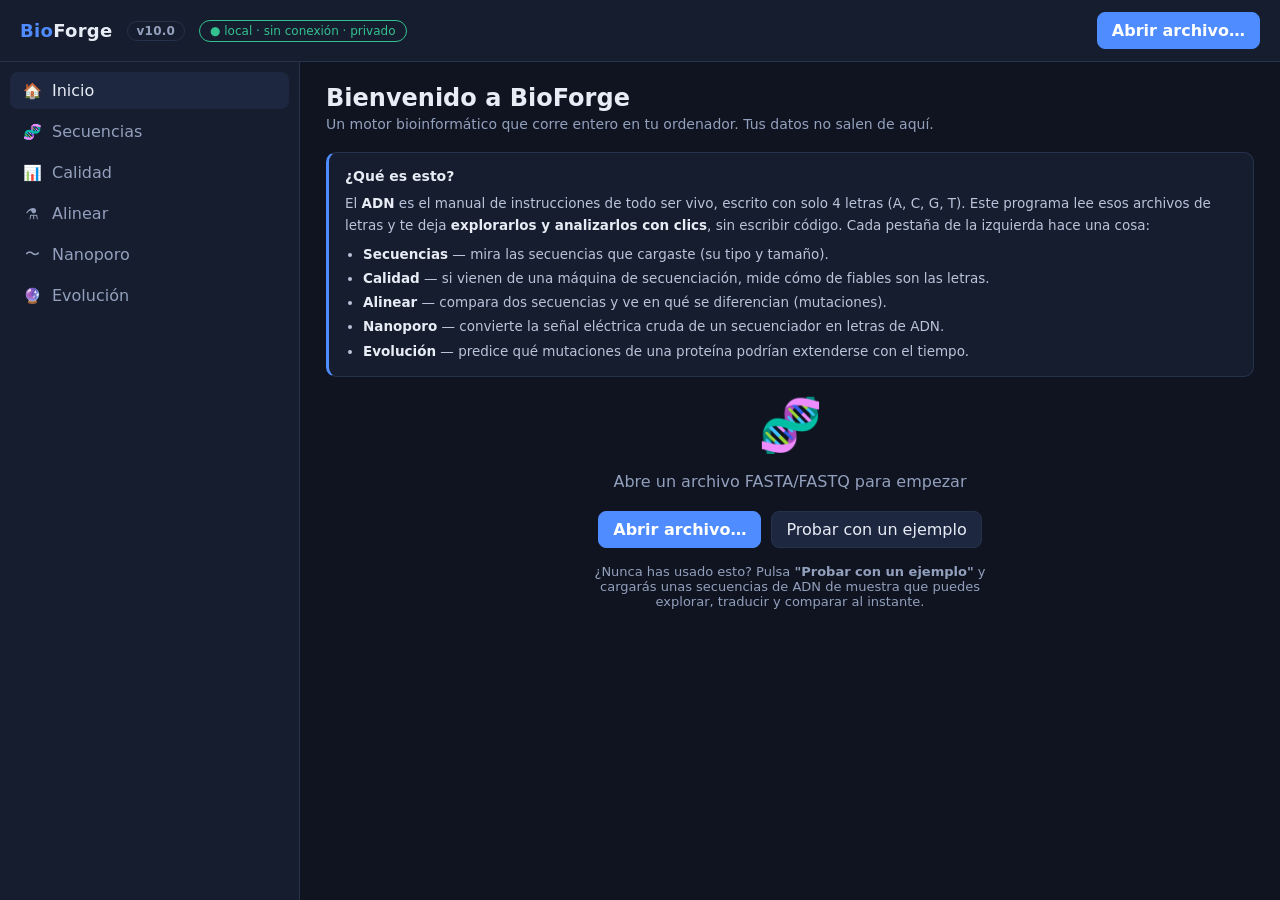
==== commit 5c10d846: "feat(app): pulido v10.0 — icono propio, iconos de menú, sello de versión y ejemplo - icono de doble " ====
--- a/app/index.html
+++ b/app/index.html
@@ -17,6 +17,8 @@
          background:var(--panel);border-bottom:1px solid var(--line)}
   .logo{font-weight:700;font-size:18px;letter-spacing:.3px}
   .logo b{color:var(--accent)}
+  .ver{font-size:12px;color:var(--dim);border:1px solid var(--line);
+       border-radius:20px;padding:2px 9px;font-weight:600;letter-spacing:.2px}
   .badge{font-size:12px;color:var(--accent2);border:1px solid var(--accent2);
          border-radius:20px;padding:3px 10px;opacity:.9}
   .grow{flex:1}
@@ -30,8 +32,9 @@
   .side{width:300px;border-right:1px solid var(--line);background:var(--panel);
         display:flex;flex-direction:column;min-height:0}
   .side .nav{padding:10px}
-  .nav a{display:block;padding:9px 12px;border-radius:8px;color:var(--dim);
-         text-decoration:none;cursor:pointer;margin-bottom:4px}
+  .nav a{display:flex;align-items:center;gap:10px;padding:9px 12px;border-radius:8px;
+         color:var(--dim);text-decoration:none;cursor:pointer;margin-bottom:4px}
+  .nav a .ic{width:20px;text-align:center;font-size:15px;flex:none}
   .nav a.active{background:var(--panel2);color:var(--text)}
   .nav a:hover{color:var(--text)}
   .content{flex:1;overflow:auto;padding:22px 26px;min-width:0}
@@ -103,6 +106,7 @@
 <body>
 <header>
   <div class="logo"><b>Bio</b>Forge</div>
+  <span class="ver">v10.0</span>
   <span class="badge">● local · sin conexión · privado</span>
   <div class="grow"></div>
   <button class="primary" id="openBtn" disabled>Abrir archivo…</button>
@@ -113,12 +117,12 @@
 <main>
   <nav class="side">
     <div class="nav" id="nav">
-      <a data-view="inicio" class="active">Inicio</a>
-      <a data-view="secuencias">Secuencias</a>
-      <a data-view="calidad">Calidad</a>
-      <a data-view="alinear">Alinear</a>
-      <a data-view="nanoporo">Nanoporo</a>
-      <a data-view="evolucion">Evolución</a>
+      <a data-view="inicio" class="active"><span class="ic">🏠</span>Inicio</a>
+      <a data-view="secuencias"><span class="ic">🧬</span>Secuencias</a>
+      <a data-view="calidad"><span class="ic">📊</span>Calidad</a>
+      <a data-view="alinear"><span class="ic">⚗️</span>Alinear</a>
+      <a data-view="nanoporo"><span class="ic">〜</span>Nanoporo</a>
+      <a data-view="evolucion"><span class="ic">🔮</span>Evolución</a>
     </div>
   </nav>
   <section class="content" id="content"></section>
@@ -170,6 +174,20 @@
     renderTabs(); render();
   }catch(e){ toast("Error al abrir: "+(e&&e.message?e.message:String(e))); }
 });
+
+// carga un pequeño FASTA de ejemplo (generado por el backend) para probar sin buscar archivos
+async function openExample(){
+  try{
+    if(!API){ toast("El puente con Python aún no está listo. Espera un segundo y reinténtalo."); return; }
+    if(typeof API.open_example!=="function"){ toast("El puente no expone 'open_example' (revisar backend)."); return; }
+    const ws=await API.open_example();
+    if(!ws||ws.error){ toast(ws&&ws.error?ws.error:"no se pudo cargar el ejemplo"); return; }
+    STATE.workspace=ws;
+    STATE.summary=await API.summary();
+    VIEW="secuencias"; setActiveNav("secuencias");
+    renderTabs(); render();
+  }catch(e){ toast("Error al cargar el ejemplo: "+(e&&e.message?e.message:String(e))); }
+}
 
 // barra de pestañas: los archivos abiertos, el activo resaltado, × para cerrar
 async function renderTabs(){
@@ -225,7 +243,11 @@
   if(!s){
     box.append(el(`<div class="empty"><div class="big">🧬</div>
       <div>Abre un archivo FASTA/FASTQ para empezar</div>
-      <button class="primary" onclick="document.getElementById('openBtn').click()">Abrir archivo…</button></div>`));
+      <div class="row" style="justify-content:center;margin:4px 0 0">
+        <button class="primary" onclick="document.getElementById('openBtn').click()">Abrir archivo…</button>
+        <button onclick="openExample()">Probar con un ejemplo</button>
+      </div>
+      <p class="hint" style="margin:0;max-width:430px">¿Nunca has usado esto? Pulsa <b>"Probar con un ejemplo"</b> y cargarás unas secuencias de ADN de muestra que puedes explorar, traducir y comparar al instante.</p></div>`));
   }else{
     box.append(summaryCards(s));
     box.append(el(`<p class="hint">Archivo cargado: <b>${esc(s.filename)}</b>. Ve a <b>Secuencias</b> para explorarlo.</p>`));
